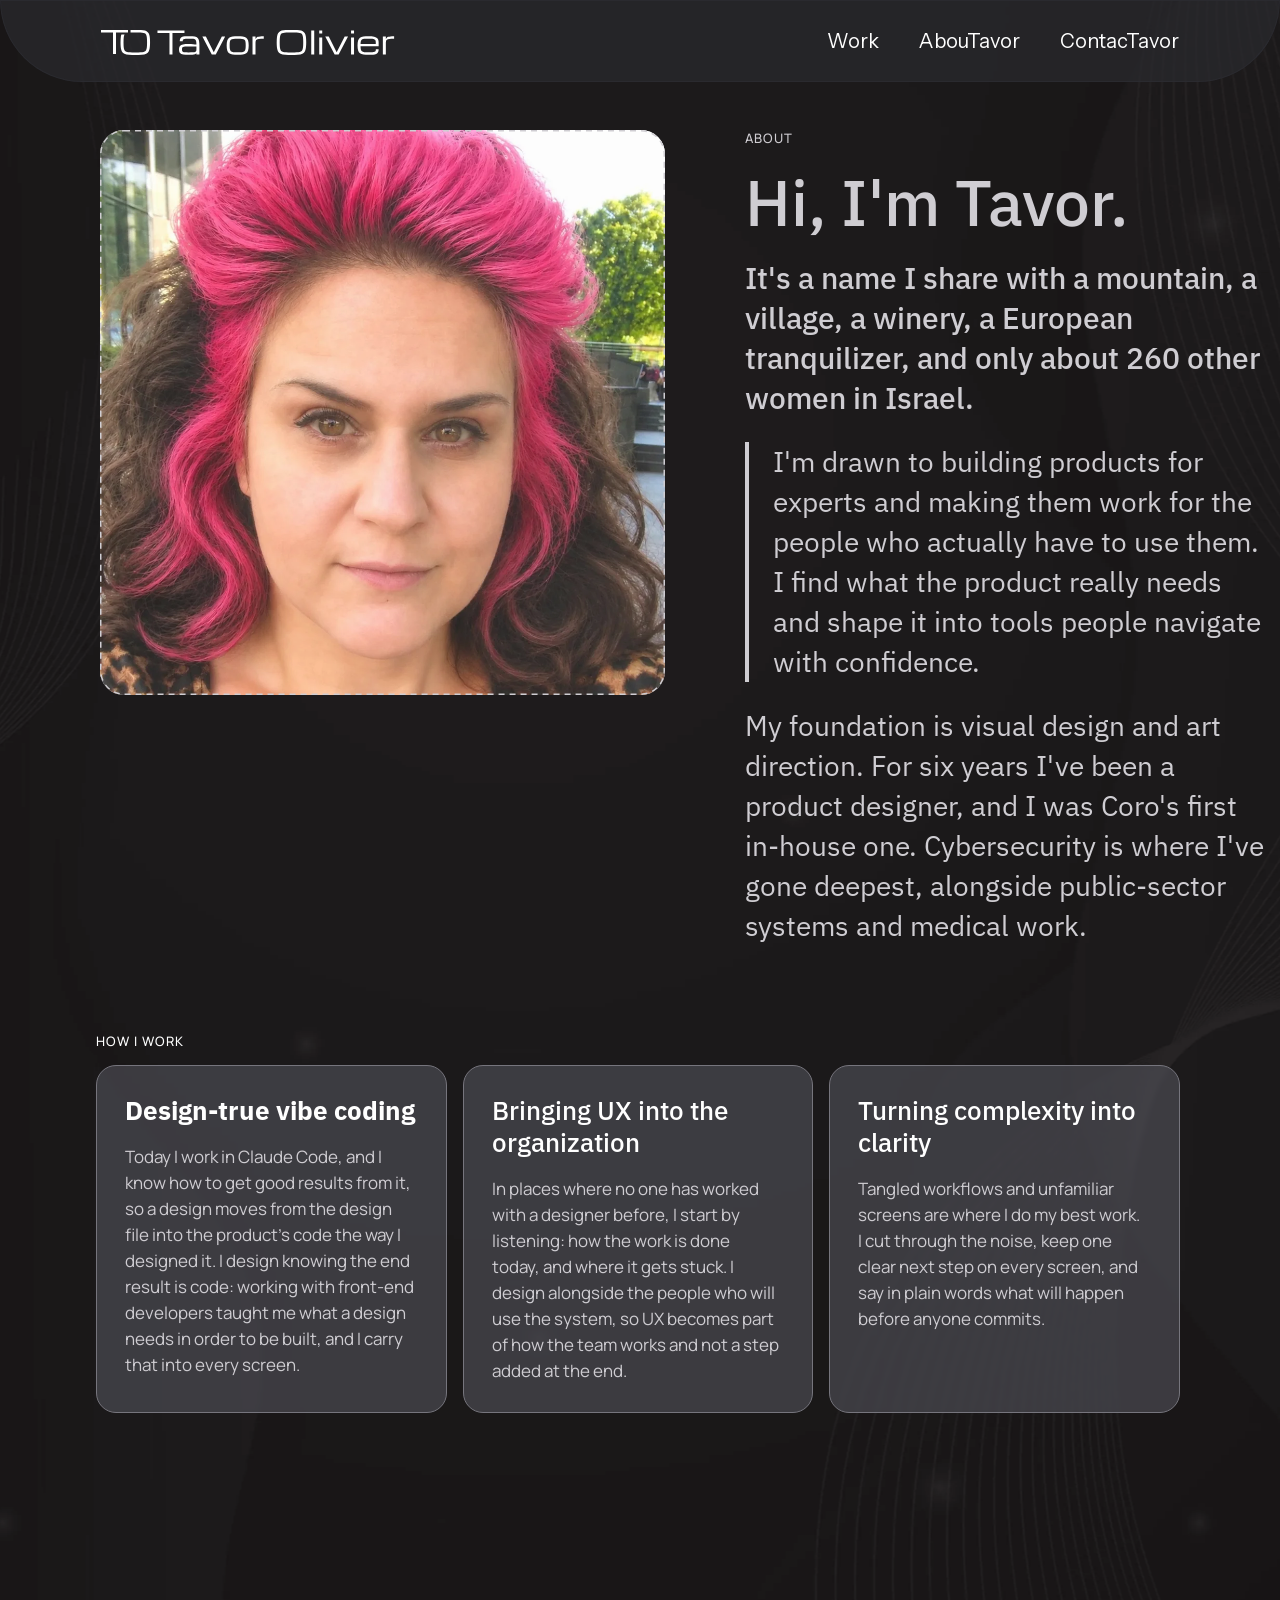
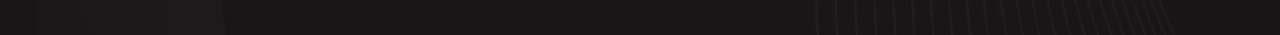
==== about/index.html @ 9c92b61e "Add portfolio site: home, about and shared header Home at the site root, About in about/. The header" ====
<!DOCTYPE html>
<html lang="en">
<head>
<meta charset="utf-8">
<meta name="viewport" content="width=device-width, initial-scale=1">
<title>About — Tavor Olivier</title>
<meta name="description" content="A senior product designer working inside hard-to-crack domains like cybersecurity and high-stakes systems. Complexity is where I do my best work.">
<link rel="stylesheet" href="../shared/fonts.css">
<link rel="stylesheet" href="../shared/header.css">
<script src="../shared/header.js"></script>
<style>
  :root{
    --font-heading:"IBM Plex Sans",system-ui,sans-serif;
    --font-body:"Manrope",system-ui,sans-serif;
    --font-nav:"Instrument Sans","Manrope",system-ui,sans-serif;
    --white:#fff;
    --soft:#CFCDD2;
    --gutter:100px;
  }
  *{box-sizing:border-box;margin:0;padding:0}
  html{-webkit-text-size-adjust:100%}
  body{
    min-height:100vh;
    font-family:var(--font-body);
    color:var(--white);
    background-color:#161415;
    display:flex;flex-direction:column;
  }
  /* Background (Figma 81:347, same artwork as Home, turned upright): shown at design size, centered; larger windows scale it up */
  body::before{
    content:"";position:fixed;z-index:-1;left:50%;top:50%;transform:translate(-50%,-50%);pointer-events:none;
    width:max(1605px,100vw);height:max(2406px,100vh);
    background:#161415 url("img/about-bg.webp") center/cover no-repeat;
  }
  @media (max-width:720px){body::before{width:100vw;height:100vh;height:100lvh}}
  a{color:inherit}
  button{font:inherit;color:inherit;background:none;border:0;cursor:pointer}



  /* Intro (Figma 52:2907): portrait 565px, top at 130px on the 82px header, text column 679px */
  .intro{display:flex;align-items:flex-start;gap:80px;padding:48px 16px 0 var(--gutter)}
  .portrait{position:relative;flex:none;width:565px;aspect-ratio:1/1;border-radius:24px;background:#EFEEF1;overflow:hidden}
  .portrait img{position:absolute;inset:0;display:block;width:100%;height:100%;object-fit:cover;opacity:.9}
  .portrait .dash{position:absolute;inset:0;width:100%;height:100%;pointer-events:none}
  .portrait .dash rect{width:calc(100% - 1.5px);height:calc(100% - 1.5px);fill:none;stroke:var(--soft);stroke-width:1.5;stroke-dasharray:6 5}
  .intro__text{flex:1;min-width:0;max-width:679px;display:flex;flex-direction:column;gap:20px}
  .eyebrow{font-weight:500;font-size:13px;line-height:16px;letter-spacing:.08em;text-transform:uppercase;color:var(--soft)}
  .intro__text h1{font-family:var(--font-heading);font-weight:500;font-size:64px;line-height:72px;color:var(--soft)}
  .intro__text .name-line{font-family:var(--font-heading);font-weight:500;font-size:30px;line-height:40px;color:var(--soft)}
  .statement{display:flex;gap:24px;padding:4px 0}
  .statement::before{content:"";flex:none;width:4px;background:var(--soft)}
  .statement p{font-family:var(--font-heading);font-weight:400;font-size:28px;line-height:40px;color:var(--soft)}
  .intro__text .about-last{font-family:var(--font-heading);font-weight:400;font-size:28px;line-height:40px;color:var(--soft);max-width:634px}

  /* How I work (Figma 52:2919) */
  .how{padding:87px var(--gutter) 222px calc(var(--gutter) - 4px);display:flex;flex-direction:column;gap:16px}
  .how .eyebrow{color:var(--white)}
  .how__cols{display:grid;grid-template-columns:repeat(3,minmax(0,400px));gap:16px}
  .how__card{
    display:flex;flex-direction:column;gap:18px;padding:28px;border-radius:20px;
    background:rgba(84,84,92,.6);border:1.5px solid #76757D;
    -webkit-backdrop-filter:blur(2px);backdrop-filter:blur(2px);
  }
  .how__card h3{font-family:var(--font-heading);font-weight:500;font-size:26px;line-height:32px;color:#fff}
  .how__card--code h3{font-weight:700}
  .how__card p{font-size:17px;line-height:26px;color:var(--soft);padding-right:5px}
  .how__card--code p{padding-right:0}




  @media (max-width:1100px){
    :root{--gutter:40px}
    .intro{flex-direction:column;align-items:flex-start;gap:40px;padding-right:var(--gutter)}
    .portrait{width:100%;max-width:565px}
    .intro__text{max-width:none;width:100%}
    .how{padding-left:var(--gutter)}
    .how__cols{grid-template-columns:1fr}
  }
  @media (max-width:720px){
    :root{--gutter:20px}
    .intro{padding-top:32px}
    .intro__text h1{font-size:44px;line-height:52px}
    .intro__text .name-line{font-size:22px;line-height:32px}
    .statement p,.intro__text .about-last{font-size:20px;line-height:30px}
    .how{padding-top:64px;padding-bottom:64px}
    .how__card{padding:24px}
  }
</style>
</head>
<body>

<site-header current="about" root="../"></site-header>

<main>
  <section class="intro">
    <div class="portrait">
      <img src="img/portrait-3.webp" alt="Portrait of Tavor Olivier" width="565" height="565">
      <svg class="dash" aria-hidden="true"><rect x=".75" y=".75" rx="23.25"/></svg>
    </div>
    <div class="intro__text">
      <p class="eyebrow">About</p>
      <h1>Hi, I'm Tavor.</h1>
      <p class="name-line">It's a name I share with a mountain, a village, a winery, a European tranquilizer, and only about 260 other women in Israel.</p>
      <div class="statement">
        <p>I'm drawn to building products for experts and making them work for the people who actually have to use them. I find what the product really needs and shape it into tools people navigate with confidence.</p>
      </div>
      <p class="about-last">My foundation is visual design and art direction. For six years I've been a product designer, and I was Coro's first in-house one. Cybersecurity is where I've gone deepest, alongside public-sector systems and medical work.</p>
    </div>
  </section>

  <section class="how" aria-labelledby="how-label">
    <p class="eyebrow" id="how-label">How I work</p>
    <div class="how__cols">
      <article class="how__card how__card--code">
        <h3>Design-true vibe coding</h3>
        <p>Today I work in Claude Code, and I know how to get good results from it, so a design moves from the design file into the product's code the way I designed it. I design knowing the end result is code: working with front-end developers taught me what a design needs in order to be built, and I carry that into every screen.</p>
      </article>
      <article class="how__card">
        <h3>Bringing UX into the organization</h3>
        <p>In places where no one has worked with a designer before, I start by listening: how the work is done today, and where it gets stuck. I design alongside the people who will use the system, so UX becomes part of how the team works and not a step added at the end.</p>
      </article>
      <article class="how__card">
        <h3>Turning complexity into clarity</h3>
        <p>Tangled workflows and unfamiliar screens are where I do my best work. I cut through the noise, keep one clear next step on every screen, and say in plain words what will happen before anyone commits.</p>
      </article>
    </div>
  </section>
</main>

</body>
</html>
---- shared/fonts.css ----
/* All site fonts, served from shared/fonts. */
@font-face{font-family:"Manrope";font-weight:400;font-style:normal;font-display:swap;src:url("fonts/Manrope-Regular.woff") format("woff")}
@font-face{font-family:"Manrope";font-weight:500;font-style:normal;font-display:swap;src:url("fonts/Manrope-Medium.woff") format("woff")}
@font-face{font-family:"IBM Plex Sans";font-weight:300;font-style:normal;font-display:swap;src:url("fonts/IBMPlexSans-Light.woff") format("woff")}
@font-face{font-family:"IBM Plex Sans";font-weight:400;font-style:normal;font-display:swap;src:url("fonts/IBMPlexSans-Regular.woff") format("woff")}
@font-face{font-family:"IBM Plex Sans";font-weight:500;font-style:normal;font-display:swap;src:url("fonts/IBMPlexSans-Medium.woff") format("woff")}
@font-face{font-family:"IBM Plex Sans";font-weight:700;font-style:normal;font-display:swap;src:url("fonts/IBMPlexSans-Bold.woff") format("woff")}
/* Instrument Sans and Michroma: downloaded from Google Fonts (SIL Open Font License), same files and ranges Google serves */
@font-face{font-family:"Instrument Sans";font-style:normal;font-weight:400;font-stretch:100%;font-display:swap;src:url("fonts/InstrumentSans-Regular-latin-ext.woff2") format("woff2");unicode-range:U+0100-02BA,U+02BD-02C5,U+02C7-02CC,U+02CE-02D7,U+02DD-02FF,U+0304,U+0308,U+0329,U+1D00-1DBF,U+1E00-1E9F,U+1EF2-1EFF,U+2020,U+20A0-20AB,U+20AD-20C4,U+2113,U+2C60-2C7F,U+A720-A7FF}
@font-face{font-family:"Instrument Sans";font-style:normal;font-weight:400;font-stretch:100%;font-display:swap;src:url("fonts/InstrumentSans-Regular-latin.woff2") format("woff2");unicode-range:U+0000-00FF,U+0131,U+0152-0153,U+02BB-02BC,U+02C6,U+02DA,U+02DC,U+0304,U+0308,U+0329,U+2000-206F,U+20AC,U+2122,U+2191,U+2193,U+2212,U+2215,U+FEFF,U+FFFD}
@font-face{font-family:"Michroma";font-style:normal;font-weight:400;font-display:swap;src:url("fonts/Michroma-Regular-latin-ext.woff2") format("woff2");unicode-range:U+0100-02BA,U+02BD-02C5,U+02C7-02CC,U+02CE-02D7,U+02DD-02FF,U+0304,U+0308,U+0329,U+1D00-1DBF,U+1E00-1E9F,U+1EF2-1EFF,U+2020,U+20A0-20AB,U+20AD-20C4,U+2113,U+2C60-2C7F,U+A720-A7FF}
@font-face{font-family:"Michroma";font-style:normal;font-weight:400;font-display:swap;src:url("fonts/Michroma-Regular-latin.woff2") format("woff2");unicode-range:U+0000-00FF,U+0131,U+0152-0153,U+02BB-02BC,U+02C6,U+02DA,U+02DC,U+0304,U+0308,U+0329,U+2000-206F,U+20AC,U+2122,U+2191,U+2193,U+2212,U+2215,U+FEFF,U+FFFD}
---- shared/header.css ----
/* Shared site header: logo, Work, AbouTavor, ContacTavor and the contact bubble.
   Used by every page through shared/header.js. Pages set --gutter, --font-nav and --font-heading. */
.header{display:flex;align-items:center;justify-content:space-between;height:82px;padding:0 var(--gutter)}
.logo{position:relative;display:block;width:307px;height:38px;border-radius:4px;flex:none}
.nlin{position:absolute;left:0;top:0;width:307px;height:38px;transform-origin:0 0}
.nlin>*{position:absolute;left:0;top:0;display:block}
.nlt{color:#fff;font-family:"Michroma",sans-serif;font-size:32px;line-height:normal;white-space:nowrap}
.nlini{width:307px;height:38px;opacity:0}
.nlini .nlav{position:absolute;left:18px;top:-4.34px;width:89px;height:38px;opacity:1}
.nlav .nlt,.nlli .nlt{position:absolute;left:0;top:23px;transform:translateY(-50%)}
.nlli{left:155.52px;top:-4.34px;width:88px;height:46px;opacity:0}
.logo.anim .nlini{animation:nlIni 3.15s linear 1 both}
.logo.anim .nlav{animation:nlAv 3.15s linear 1 both}
.logo.anim .nlli{animation:nlLi 3.15s linear 1 both}
.logo.anim .nlfin{animation:nlFin 3.15s linear 1 both}
.logo.anim .nlO{animation:nlO 3.15s linear 1 both}
@keyframes nlIni{0%{opacity:1}58.73%{opacity:1;animation-timing-function:ease-in-out}76.19%{opacity:0}100%{opacity:0}}
@keyframes nlAv{0%{opacity:0}15.873%{opacity:0;animation-timing-function:ease-in-out}30.159%{opacity:1}100%{opacity:1}}
@keyframes nlLi{0%{opacity:0}33.333%{opacity:0;animation-timing-function:ease-in-out}46.032%{opacity:1}58.73%{opacity:1;animation-timing-function:ease-in-out}76.19%{opacity:0}100%{opacity:0}}
@keyframes nlFin{0%{opacity:0}82.54%{opacity:0;animation-timing-function:ease-in-out}93.651%{opacity:1}100%{opacity:1}}
@keyframes nlO{0%{transform:translateX(0)}9.524%{transform:translateX(0);animation-timing-function:ease-in-out}33.333%{transform:translateX(104.469px)}58.73%{transform:translateX(104.469px);animation-timing-function:ease-in-out}82.54%{transform:translateX(0)}100%{transform:translateX(0)}}
.nav{display:flex;gap:40px;align-items:center}
.nav a{font-family:var(--font-nav);font-size:20px;line-height:28px;font-weight:400;text-decoration:none}
.nav a:hover{text-decoration:underline;text-underline-offset:6px}

/* Contact bubble: shape and color from the design (Figma 70:84); the tail points at the nav button */
/* Sticky header: it is the panel itself (Figma 28:1503): full width, 82px, translucent dark, deep rounded bottom */
.header{position:sticky;top:0;z-index:30;background:rgba(42,42,47,.72);border:1px solid #2a2a2f;border-radius:0 0 345px 345px}
.nav__btn{font-family:var(--font-nav);font-size:20px;line-height:28px;font-weight:400;color:inherit;cursor:pointer;transition:color .18s ease}
.nav__btn:hover,.nav__btn:focus-visible,.nav__btn[aria-expanded="true"]{color:#FB509F}
.nav__btn:focus-visible{outline:2px solid #FB509F;outline-offset:4px;border-radius:4px}
.bubble{
  --ax:300px;
  position:absolute;left:0;top:0;z-index:20;width:374px;max-width:calc(100vw - 24px);min-height:115px;
  display:flex;flex-direction:column;justify-content:center;padding:20px 32px;
  border-radius:14px;
  -webkit-backdrop-filter:blur(14px);backdrop-filter:blur(14px);
  transform-origin:var(--ax) -23px;
  opacity:0;visibility:hidden;transform:translateY(-8px) scale(.94);
  transition:opacity .2s ease,transform .24s cubic-bezier(.2,.8,.3,1),visibility 0s linear .24s;
}
.bubble.is-open{opacity:1;visibility:visible;transform:none;transition-delay:0s}
/* body and tail share one black 80% layer (plus the 14px backdrop blur on .bubble), so the join has no seam; the 1px pink outline is drawn on top at full strength */
.bubble__bg{position:absolute;inset:0;z-index:-1;border-radius:inherit;background:#000;opacity:.8;pointer-events:none}
.bubble__tail{position:absolute;bottom:calc(100% - .5px);left:calc(var(--ax) - 23px);display:block;fill:#000;overflow:visible}
.bubble__ring{position:absolute;inset:0;border:1px solid #FB509F;border-radius:inherit;pointer-events:none;clip-path:polygon(0 0,calc(var(--ax) - 23px) 0,calc(var(--ax) - 23px) 3px,calc(var(--ax) + 23px) 3px,calc(var(--ax) + 23px) 0,100% 0,100% 100%,0 100%)}
.bubble__line{position:absolute;bottom:calc(100% - .5px);left:calc(var(--ax) - 23px);display:block;fill:none;stroke:#FB509F;stroke-width:1;stroke-linejoin:round;overflow:visible;pointer-events:none}
.bubble h2{color:#FB509F;font-family:var(--font-heading);font-weight:300;font-size:24px;line-height:34px;margin-bottom:12px;white-space:nowrap;text-align:center}
.bubble ul{display:flex;gap:28px;list-style:none;justify-content:center}
.bubble a{color:#FB509F;font-size:18px;line-height:25px;text-decoration:underline;text-decoration-thickness:1px;text-underline-offset:5px;text-decoration-color:rgba(251,80,159,.75);transition:text-decoration-color .15s ease,text-decoration-thickness .15s ease}
.bubble a:hover{text-decoration-thickness:2px;text-decoration-color:#FB509F}
@media (max-width:720px){
  .nav__btn{font-size:17px}
  .bubble{width:max-content;min-height:0;padding:16px 26px 18px}
  .bubble h2{white-space:nowrap;font-size:20px;line-height:28px;margin-bottom:8px}
  .bubble ul{gap:24px}
  .bubble a{font-size:16px;line-height:22px}
}
@media (prefers-reduced-motion:reduce){.bubble{transition:none}}
/* header on small screens: logo centered, the three links centered under it */
@media (max-width:720px){.header{height:auto;flex-direction:column;justify-content:center;align-items:center;gap:8px;padding:22px var(--gutter);border-bottom-left-radius:44px;border-bottom-right-radius:44px}}
/* small screens: logo and links scaled down */
@media (max-width:720px){
  .header{flex-wrap:wrap;gap:8px}
  .logo{width:220px;height:27px}
  .nlin{transform:scale(.7166)}
  .nav{gap:24px}.nav a{font-size:17px}
}
@media (prefers-reduced-motion:reduce){
  .logo.anim *{animation:none!important}
}
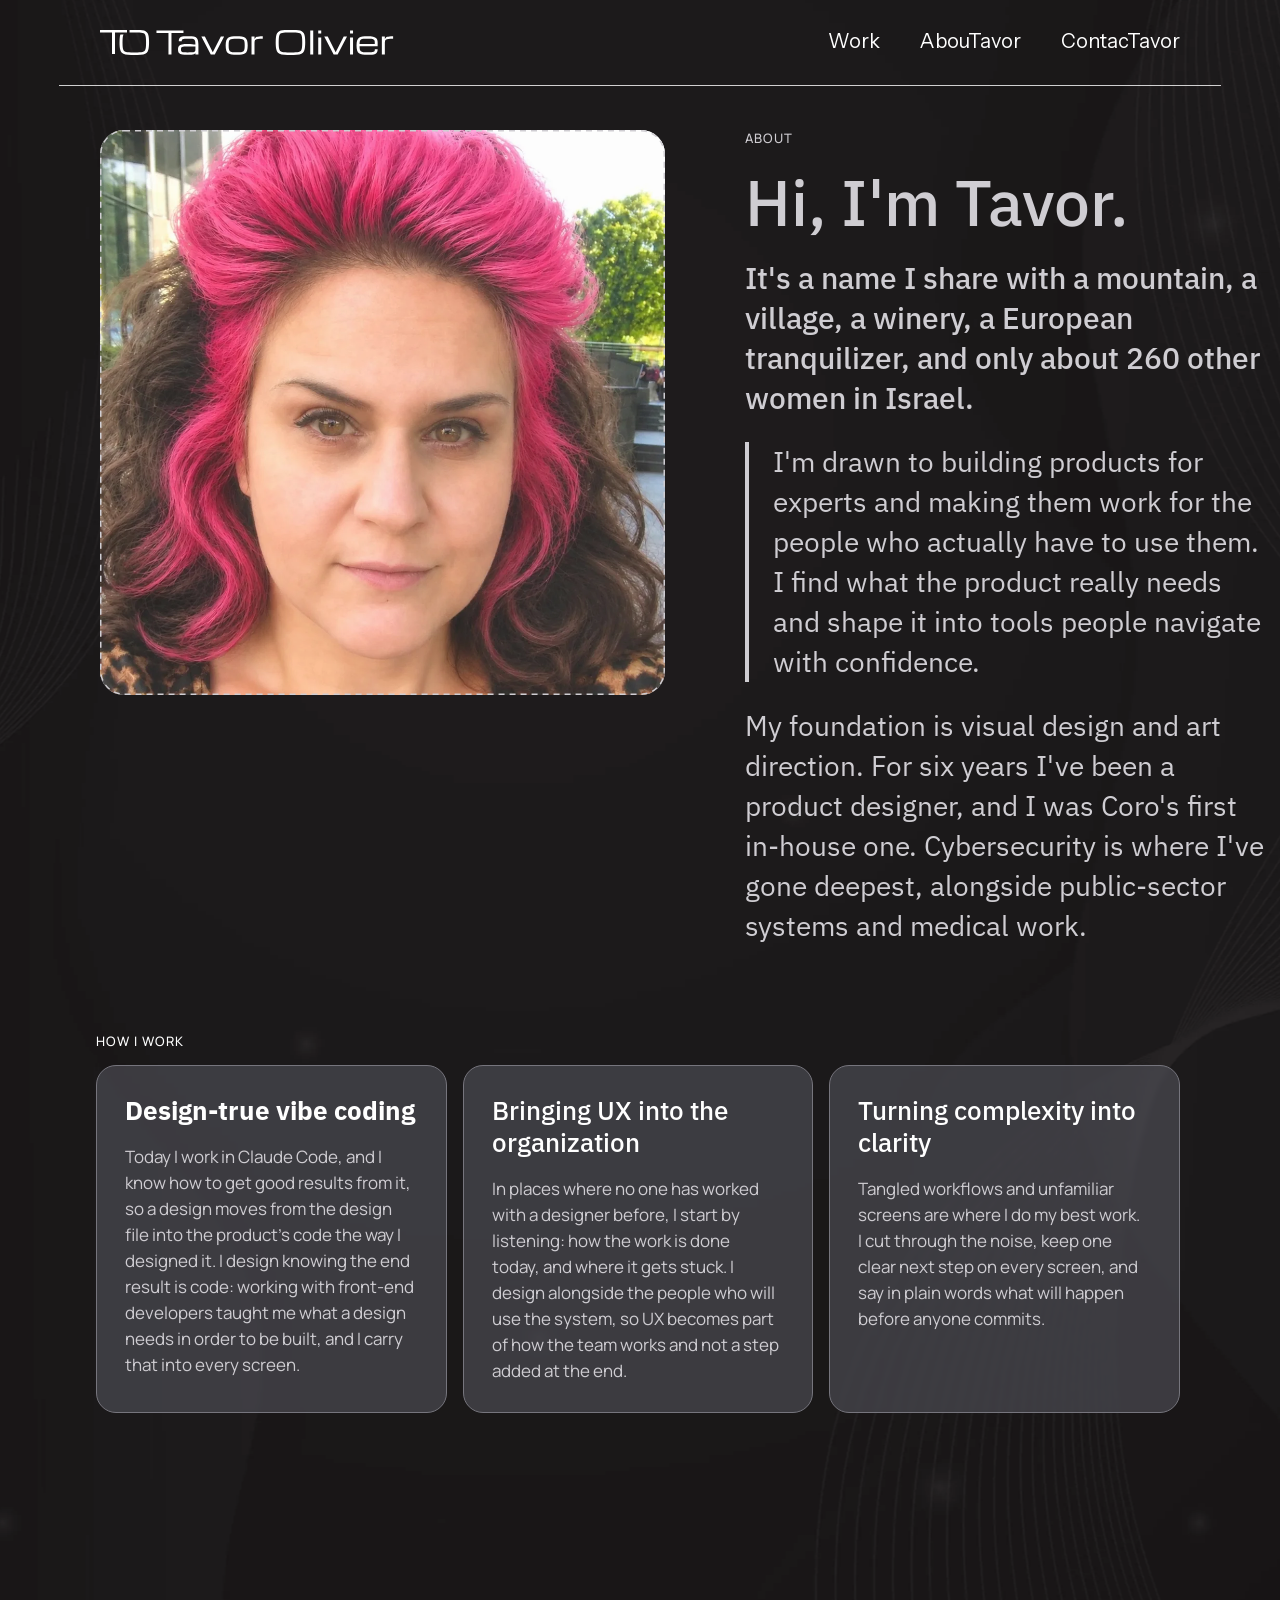
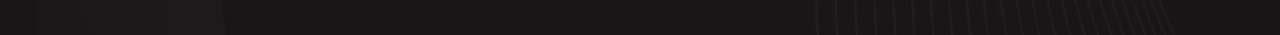
==== commit ee92c48a: "Add tab icon and link previews Pink TO monogram on black as the tab icon (favicon.svg, favicon.ico, " ====
--- a/about/index.html
+++ b/about/index.html
@@ -4,6 +4,20 @@
 <meta charset="utf-8">
 <meta name="viewport" content="width=device-width, initial-scale=1">
 <title>About — Tavor Olivier</title>
+<link rel="canonical" href="https://tavorolivier.com/about/">
+<link rel="icon" href="/favicon.ico" sizes="48x48">
+<link rel="icon" href="/favicon.svg" type="image/svg+xml">
+<link rel="apple-touch-icon" href="/apple-touch-icon.png">
+<meta property="og:type" content="website">
+<meta property="og:site_name" content="Tavor Olivier">
+<meta property="og:title" content="About — Tavor Olivier">
+<meta property="og:description" content="A senior product designer working inside hard-to-crack domains like cybersecurity and high-stakes systems. Complexity is where I do my best work.">
+<meta property="og:url" content="https://tavorolivier.com/about/">
+<meta property="og:image" content="https://tavorolivier.com/shared/social/card-about.jpg">
+<meta property="og:image:width" content="1200">
+<meta property="og:image:height" content="630">
+<meta property="og:image:alt" content="Portrait of Tavor Olivier and the text Hi, I&#x27;m Tavor">
+<meta name="twitter:card" content="summary_large_image">
 <meta name="description" content="A senior product designer working inside hard-to-crack domains like cybersecurity and high-stakes systems. Complexity is where I do my best work.">
 <link rel="stylesheet" href="../shared/fonts.css">
 <link rel="stylesheet" href="../shared/header.css">
--- a/shared/fonts.css
+++ b/shared/fonts.css
@@ -5,8 +5,8 @@
 @font-face{font-family:"IBM Plex Sans";font-weight:400;font-style:normal;font-display:swap;src:url("fonts/IBMPlexSans-Regular.woff") format("woff")}
 @font-face{font-family:"IBM Plex Sans";font-weight:500;font-style:normal;font-display:swap;src:url("fonts/IBMPlexSans-Medium.woff") format("woff")}
 @font-face{font-family:"IBM Plex Sans";font-weight:700;font-style:normal;font-display:swap;src:url("fonts/IBMPlexSans-Bold.woff") format("woff")}
-/* Instrument Sans and Michroma: downloaded from Google Fonts (SIL Open Font License), same files and ranges Google serves */
-@font-face{font-family:"Instrument Sans";font-style:normal;font-weight:400;font-stretch:100%;font-display:swap;src:url("fonts/InstrumentSans-Regular-latin-ext.woff2") format("woff2");unicode-range:U+0100-02BA,U+02BD-02C5,U+02C7-02CC,U+02CE-02D7,U+02DD-02FF,U+0304,U+0308,U+0329,U+1D00-1DBF,U+1E00-1E9F,U+1EF2-1EFF,U+2020,U+20A0-20AB,U+20AD-20C4,U+2113,U+2C60-2C7F,U+A720-A7FF}
-@font-face{font-family:"Instrument Sans";font-style:normal;font-weight:400;font-stretch:100%;font-display:swap;src:url("fonts/InstrumentSans-Regular-latin.woff2") format("woff2");unicode-range:U+0000-00FF,U+0131,U+0152-0153,U+02BB-02BC,U+02C6,U+02DA,U+02DC,U+0304,U+0308,U+0329,U+2000-206F,U+20AC,U+2122,U+2191,U+2193,U+2212,U+2215,U+FEFF,U+FFFD}
+/* Instrument Sans (variable, weights 400-700) and Michroma: downloaded from Google Fonts (SIL Open Font License), same files and ranges Google serves */
+@font-face{font-family:"Instrument Sans";font-style:normal;font-weight:400 700;font-stretch:100%;font-display:swap;src:url("fonts/InstrumentSans-Variable-latin-ext.woff2") format("woff2");unicode-range:U+0100-02BA,U+02BD-02C5,U+02C7-02CC,U+02CE-02D7,U+02DD-02FF,U+0304,U+0308,U+0329,U+1D00-1DBF,U+1E00-1E9F,U+1EF2-1EFF,U+2020,U+20A0-20AB,U+20AD-20C4,U+2113,U+2C60-2C7F,U+A720-A7FF}
+@font-face{font-family:"Instrument Sans";font-style:normal;font-weight:400 700;font-stretch:100%;font-display:swap;src:url("fonts/InstrumentSans-Variable-latin.woff2") format("woff2");unicode-range:U+0000-00FF,U+0131,U+0152-0153,U+02BB-02BC,U+02C6,U+02DA,U+02DC,U+0304,U+0308,U+0329,U+2000-206F,U+20AC,U+2122,U+2191,U+2193,U+2212,U+2215,U+FEFF,U+FFFD}
 @font-face{font-family:"Michroma";font-style:normal;font-weight:400;font-display:swap;src:url("fonts/Michroma-Regular-latin-ext.woff2") format("woff2");unicode-range:U+0100-02BA,U+02BD-02C5,U+02C7-02CC,U+02CE-02D7,U+02DD-02FF,U+0304,U+0308,U+0329,U+1D00-1DBF,U+1E00-1E9F,U+1EF2-1EFF,U+2020,U+20A0-20AB,U+20AD-20C4,U+2113,U+2C60-2C7F,U+A720-A7FF}
 @font-face{font-family:"Michroma";font-style:normal;font-weight:400;font-display:swap;src:url("fonts/Michroma-Regular-latin.woff2") format("woff2");unicode-range:U+0000-00FF,U+0131,U+0152-0153,U+02BB-02BC,U+02C6,U+02DA,U+02DC,U+0304,U+0308,U+0329,U+2000-206F,U+20AC,U+2122,U+2191,U+2193,U+2212,U+2215,U+FEFF,U+FFFD}
--- a/shared/header.css
+++ b/shared/header.css
@@ -1,7 +1,20 @@
 /* Shared site header: logo, Work, AbouTavor, ContacTavor and the contact bubble.
-   Used by every page through shared/header.js. Pages set --gutter, --font-nav and --font-heading. */
-.header{display:flex;align-items:center;justify-content:space-between;height:82px;padding:0 var(--gutter)}
-.logo{position:relative;display:block;width:307px;height:38px;border-radius:4px;flex:none}
+   Used by every page through shared/header.js. Self-contained: its class names start with
+   site- and it sets its own basics, so a page's own styles (case studies included) don't leak in. */
+.site-header{
+  --sh-gutter:100px;
+  --sh-font-nav:"Instrument Sans","Manrope",system-ui,sans-serif;
+  --sh-font-heading:"IBM Plex Sans",system-ui,sans-serif;
+  color:#fff;font-family:"Manrope",system-ui,sans-serif;font-size:16px;line-height:normal;text-align:left;-webkit-font-smoothing:auto;
+}
+@media (max-width:1100px){.site-header{--sh-gutter:40px}}
+@media (max-width:720px){.site-header{--sh-gutter:20px}}
+:where(.site-header,.site-header *){box-sizing:border-box;margin:0;padding:0}
+.site-header :where(a){color:inherit}
+.site-header :where(button){font:inherit;color:inherit;background:none;border:0;cursor:pointer}
+.site-header :where(ul){list-style:none}
+.site-header{display:flex;align-items:center;justify-content:space-between;height:82px;padding:0 var(--sh-gutter)}
+.site-logo{position:relative;display:block;width:307px;height:38px;border-radius:4px;flex:none}
 .nlin{position:absolute;left:0;top:0;width:307px;height:38px;transform-origin:0 0}
 .nlin>*{position:absolute;left:0;top:0;display:block}
 .nlt{color:#fff;font-family:"Michroma",sans-serif;font-size:32px;line-height:normal;white-space:nowrap}
@@ -9,27 +22,34 @@
 .nlini .nlav{position:absolute;left:18px;top:-4.34px;width:89px;height:38px;opacity:1}
 .nlav .nlt,.nlli .nlt{position:absolute;left:0;top:23px;transform:translateY(-50%)}
 .nlli{left:155.52px;top:-4.34px;width:88px;height:46px;opacity:0}
-.logo.anim .nlini{animation:nlIni 3.15s linear 1 both}
-.logo.anim .nlav{animation:nlAv 3.15s linear 1 both}
-.logo.anim .nlli{animation:nlLi 3.15s linear 1 both}
-.logo.anim .nlfin{animation:nlFin 3.15s linear 1 both}
-.logo.anim .nlO{animation:nlO 3.15s linear 1 both}
+.site-logo.anim .nlini{animation:nlIni 3.15s linear 1 both}
+.site-logo.anim .nlav{animation:nlAv 3.15s linear 1 both}
+.site-logo.anim .nlli{animation:nlLi 3.15s linear 1 both}
+.site-logo.anim .nlfin{animation:nlFin 3.15s linear 1 both}
+.site-logo.anim .nlO{animation:nlO 3.15s linear 1 both}
 @keyframes nlIni{0%{opacity:1}58.73%{opacity:1;animation-timing-function:ease-in-out}76.19%{opacity:0}100%{opacity:0}}
 @keyframes nlAv{0%{opacity:0}15.873%{opacity:0;animation-timing-function:ease-in-out}30.159%{opacity:1}100%{opacity:1}}
 @keyframes nlLi{0%{opacity:0}33.333%{opacity:0;animation-timing-function:ease-in-out}46.032%{opacity:1}58.73%{opacity:1;animation-timing-function:ease-in-out}76.19%{opacity:0}100%{opacity:0}}
 @keyframes nlFin{0%{opacity:0}82.54%{opacity:0;animation-timing-function:ease-in-out}93.651%{opacity:1}100%{opacity:1}}
 @keyframes nlO{0%{transform:translateX(0)}9.524%{transform:translateX(0);animation-timing-function:ease-in-out}33.333%{transform:translateX(104.469px)}58.73%{transform:translateX(104.469px);animation-timing-function:ease-in-out}82.54%{transform:translateX(0)}100%{transform:translateX(0)}}
-.nav{display:flex;gap:40px;align-items:center}
-.nav a{font-family:var(--font-nav);font-size:20px;line-height:28px;font-weight:400;text-decoration:none}
-.nav a:hover{text-decoration:underline;text-underline-offset:6px}
+.site-nav{display:flex;gap:40px;align-items:center}
+.site-nav a{font-family:var(--sh-font-nav);font-size:20px;line-height:28px;font-weight:400;text-decoration:none}
 
 /* Contact bubble: shape and color from the design (Figma 70:84); the tail points at the nav button */
 /* Sticky header: it is the panel itself (Figma 28:1503): full width, 82px, translucent dark, deep rounded bottom */
-.header{position:sticky;top:0;z-index:30;background:rgba(42,42,47,.72);border:1px solid #2a2a2f;border-radius:0 0 345px 345px}
-.nav__btn{font-family:var(--font-nav);font-size:20px;line-height:28px;font-weight:400;color:inherit;cursor:pointer;transition:color .18s ease}
-.nav__btn:hover,.nav__btn:focus-visible,.nav__btn[aria-expanded="true"]{color:#FB509F}
-.nav__btn:focus-visible{outline:2px solid #FB509F;outline-offset:4px;border-radius:4px}
-.bubble{
+.site-header{position:sticky;top:0;z-index:30;background:rgba(42,42,47,.72);border:1px solid #2a2a2f;border-radius:0 0 345px 345px}
+.site-nav__btn{font-family:var(--sh-font-nav);font-size:20px;line-height:28px;font-weight:400;color:inherit;cursor:pointer}
+/* The three tabs (Work, AbouTavor, ContacTavor) all behave the same: white, and on hover they grow 30%, then return when the pointer leaves.
+   ContacTavor stays grown while its bubble is open. No color change, no weight change.
+   Hover only applies where there is a real pointer, so a tap on a phone never leaves a tab stuck in the hover state. */
+.site-header{--sh-grow:1.3}
+.site-nav>a,.site-nav__btn{display:inline-block;transform-origin:center;transition:transform .18s ease}
+@media (hover:hover) and (pointer:fine){
+  .site-nav>a:hover,.site-nav__btn:hover{transform:scale(var(--sh-grow))}
+}
+.site-nav__btn[aria-expanded="true"]{transform:scale(var(--sh-grow))}
+.site-nav>a:focus-visible,.site-nav__btn:focus-visible{outline:2px solid #fff;outline-offset:4px;border-radius:4px}
+.site-bubble{
   --ax:300px;
   position:absolute;left:0;top:0;z-index:20;width:374px;max-width:calc(100vw - 24px);min-height:115px;
   display:flex;flex-direction:column;justify-content:center;padding:20px 32px;
@@ -39,33 +59,67 @@
   opacity:0;visibility:hidden;transform:translateY(-8px) scale(.94);
   transition:opacity .2s ease,transform .24s cubic-bezier(.2,.8,.3,1),visibility 0s linear .24s;
 }
-.bubble.is-open{opacity:1;visibility:visible;transform:none;transition-delay:0s}
-/* body and tail share one black 80% layer (plus the 14px backdrop blur on .bubble), so the join has no seam; the 1px pink outline is drawn on top at full strength */
-.bubble__bg{position:absolute;inset:0;z-index:-1;border-radius:inherit;background:#000;opacity:.8;pointer-events:none}
-.bubble__tail{position:absolute;bottom:calc(100% - .5px);left:calc(var(--ax) - 23px);display:block;fill:#000;overflow:visible}
-.bubble__ring{position:absolute;inset:0;border:1px solid #FB509F;border-radius:inherit;pointer-events:none;clip-path:polygon(0 0,calc(var(--ax) - 23px) 0,calc(var(--ax) - 23px) 3px,calc(var(--ax) + 23px) 3px,calc(var(--ax) + 23px) 0,100% 0,100% 100%,0 100%)}
-.bubble__line{position:absolute;bottom:calc(100% - .5px);left:calc(var(--ax) - 23px);display:block;fill:none;stroke:#FB509F;stroke-width:1;stroke-linejoin:round;overflow:visible;pointer-events:none}
-.bubble h2{color:#FB509F;font-family:var(--font-heading);font-weight:300;font-size:24px;line-height:34px;margin-bottom:12px;white-space:nowrap;text-align:center}
-.bubble ul{display:flex;gap:28px;list-style:none;justify-content:center}
-.bubble a{color:#FB509F;font-size:18px;line-height:25px;text-decoration:underline;text-decoration-thickness:1px;text-underline-offset:5px;text-decoration-color:rgba(251,80,159,.75);transition:text-decoration-color .15s ease,text-decoration-thickness .15s ease}
-.bubble a:hover{text-decoration-thickness:2px;text-decoration-color:#FB509F}
+.site-bubble.is-open{opacity:1;visibility:visible;transform:none;transition-delay:0s}
+/* body and tail share one black 80% layer (plus the 14px backdrop blur on .site-bubble), so the join has no seam; the 1px pink outline is drawn on top at full strength */
+.site-bubble__bg{position:absolute;inset:0;z-index:-1;border-radius:inherit;background:#000;opacity:.8;pointer-events:none}
+.site-bubble__tail{position:absolute;bottom:calc(100% - .5px);left:calc(var(--ax) - 23px);display:block;fill:#000;overflow:visible}
+.site-bubble__ring{position:absolute;inset:0;border:1px solid #fff;border-radius:inherit;pointer-events:none;clip-path:polygon(0 0,calc(var(--ax) - 23px) 0,calc(var(--ax) - 23px) 3px,calc(var(--ax) + 23px) 3px,calc(var(--ax) + 23px) 0,100% 0,100% 100%,0 100%)}
+.site-bubble__line{position:absolute;bottom:calc(100% - .5px);left:calc(var(--ax) - 23px);display:block;fill:none;stroke:#fff;stroke-width:1;stroke-linejoin:round;overflow:visible;pointer-events:none}
+.site-bubble h2{color:#fff;letter-spacing:normal;font-family:var(--sh-font-heading);font-weight:300;font-size:24px;line-height:34px;margin-bottom:12px;white-space:nowrap;text-align:center}
+.site-bubble ul{display:flex;gap:28px;list-style:none;justify-content:center}
+.site-bubble a{color:#fff;font-size:18px;line-height:25px;text-decoration:underline;text-decoration-thickness:1px;text-underline-offset:5px;text-decoration-color:rgba(255,255,255,.75);transition:text-decoration-color .15s ease,text-decoration-thickness .15s ease}
+.site-bubble a:hover{color:#fff;text-decoration-thickness:2px;text-decoration-color:#fff}
 @media (max-width:720px){
-  .nav__btn{font-size:17px}
-  .bubble{width:max-content;min-height:0;padding:16px 26px 18px}
-  .bubble h2{white-space:nowrap;font-size:20px;line-height:28px;margin-bottom:8px}
-  .bubble ul{gap:24px}
-  .bubble a{font-size:16px;line-height:22px}
+  .site-nav__btn{font-size:17px}
+  .site-bubble{width:max-content;min-height:0;padding:16px 26px 18px}
+  .site-bubble h2{white-space:nowrap;font-size:20px;line-height:28px;margin-bottom:8px}
+  .site-bubble ul{gap:24px}
+  .site-bubble a{font-size:16px;line-height:22px}
 }
-@media (prefers-reduced-motion:reduce){.bubble{transition:none}}
+@media (prefers-reduced-motion:reduce){.site-bubble{transition:none}}
 /* header on small screens: logo centered, the three links centered under it */
-@media (max-width:720px){.header{height:auto;flex-direction:column;justify-content:center;align-items:center;gap:8px;padding:22px var(--gutter);border-bottom-left-radius:44px;border-bottom-right-radius:44px}}
+@media (max-width:720px){.site-header{height:auto;flex-direction:column;justify-content:center;align-items:center;gap:8px;padding:22px var(--sh-gutter);border-bottom-left-radius:44px;border-bottom-right-radius:44px}}
 /* small screens: logo and links scaled down */
 @media (max-width:720px){
-  .header{flex-wrap:wrap;gap:8px}
-  .logo{width:220px;height:27px}
+  .site-header{flex-wrap:wrap;gap:8px}
+  .site-logo{width:220px;height:27px}
   .nlin{transform:scale(.7166)}
-  .nav{gap:24px}.nav a{font-size:17px}
+  .site-nav{gap:24px}.site-nav a{font-size:17px}
 }
 @media (prefers-reduced-motion:reduce){
-  .logo.anim *{animation:none!important}
+  .site-nav>a,.site-nav__btn{transition:none}
+  .site-logo.anim *{animation:none!important}
 }
+
+/* Case-study variant (every page except Home and About): no Work tab, because "All work" is in the page's breadcrumb.
+   The header and the contact bubble take the page's own colors (--sh-bg-rgb and --sh-fg are set from the page by header.js):
+   dark pages get dark, light pages get light. Desktop: a slim flat bar, blurred behind. Phone: the normal header shape,
+   minus Work. On both it stays in place (sticky) while the page scrolls. */
+.site-header--case{-webkit-backdrop-filter:blur(14px);backdrop-filter:blur(14px);background:rgba(var(--sh-bg-rgb,15,15,26),.9);color:var(--sh-fg,#fff);border-color:color-mix(in srgb,var(--sh-fg,#fff) 14%,transparent)}
+.site-header--case .site-logo .nlt{color:var(--sh-fg,#fff)}
+.site-header--case .site-logo svg path{fill:var(--sh-fg,#fff)}
+.site-header--case .site-nav>a:focus-visible,.site-header--case .site-nav__btn:focus-visible{outline-color:var(--sh-fg,#fff)}
+/* the contact bubble, in the page's colors */
+.site-header--case .site-bubble__bg{background:rgb(var(--sh-bg-rgb,15,15,26));opacity:.95}
+.site-header--case .site-bubble__tail{fill:rgb(var(--sh-bg-rgb,15,15,26))}
+.site-header--case .site-bubble{box-shadow:0 10px 32px color-mix(in srgb,var(--sh-fg,#fff) 16%,transparent)}
+.site-header--case .site-bubble__ring{border-color:var(--sh-fg,#fff)}
+.site-header--case .site-bubble__line{stroke:var(--sh-fg,#fff)}
+.site-header--case .site-bubble h2{color:var(--sh-fg,#fff)}
+.site-header--case .site-bubble a{color:var(--sh-fg,#fff);text-decoration-color:color-mix(in srgb,var(--sh-fg,#fff) 75%,transparent)}
+.site-header--case .site-bubble a:hover{color:var(--sh-fg,#fff);text-decoration-color:var(--sh-fg,#fff)}
+@media (min-width:721px){
+  .site-header--case{height:60px;-webkit-backdrop-filter:blur(14px);backdrop-filter:blur(14px);border:0;border-bottom:1px solid color-mix(in srgb,var(--sh-fg,#fff) 14%,transparent);border-radius:0}
+  .site-header--case .site-logo{width:240px;height:30px}
+  .site-header--case .nlin{transform:scale(.78)}
+  .site-header--case .site-nav{gap:32px}
+}
+
+/* Home and About only (Figma 28:1503): no bar, no background, just one thin white line under the header
+   (Figma line 118:83: white, inset 59px on a 1440 screen, drawn 0.8px thick). Case-study pages keep their own header above. */
+.site-header:not(.site-header--case){background:transparent;border:0;border-radius:0}
+.site-header:not(.site-header--case)::after{content:"";position:absolute;left:max(0px,calc(var(--sh-gutter) - 41px));right:max(0px,calc(var(--sh-gutter) - 41px));bottom:-4px;height:1px;background:#fff;transform:scaleY(.8);pointer-events:none}
+@media (max-width:720px){
+  .site-header:not(.site-header--case){padding-top:23px;padding-bottom:23px} /* keeps the phone header the same height as before the old border was removed */
+  .site-header:not(.site-header--case)::after{bottom:0}
+}
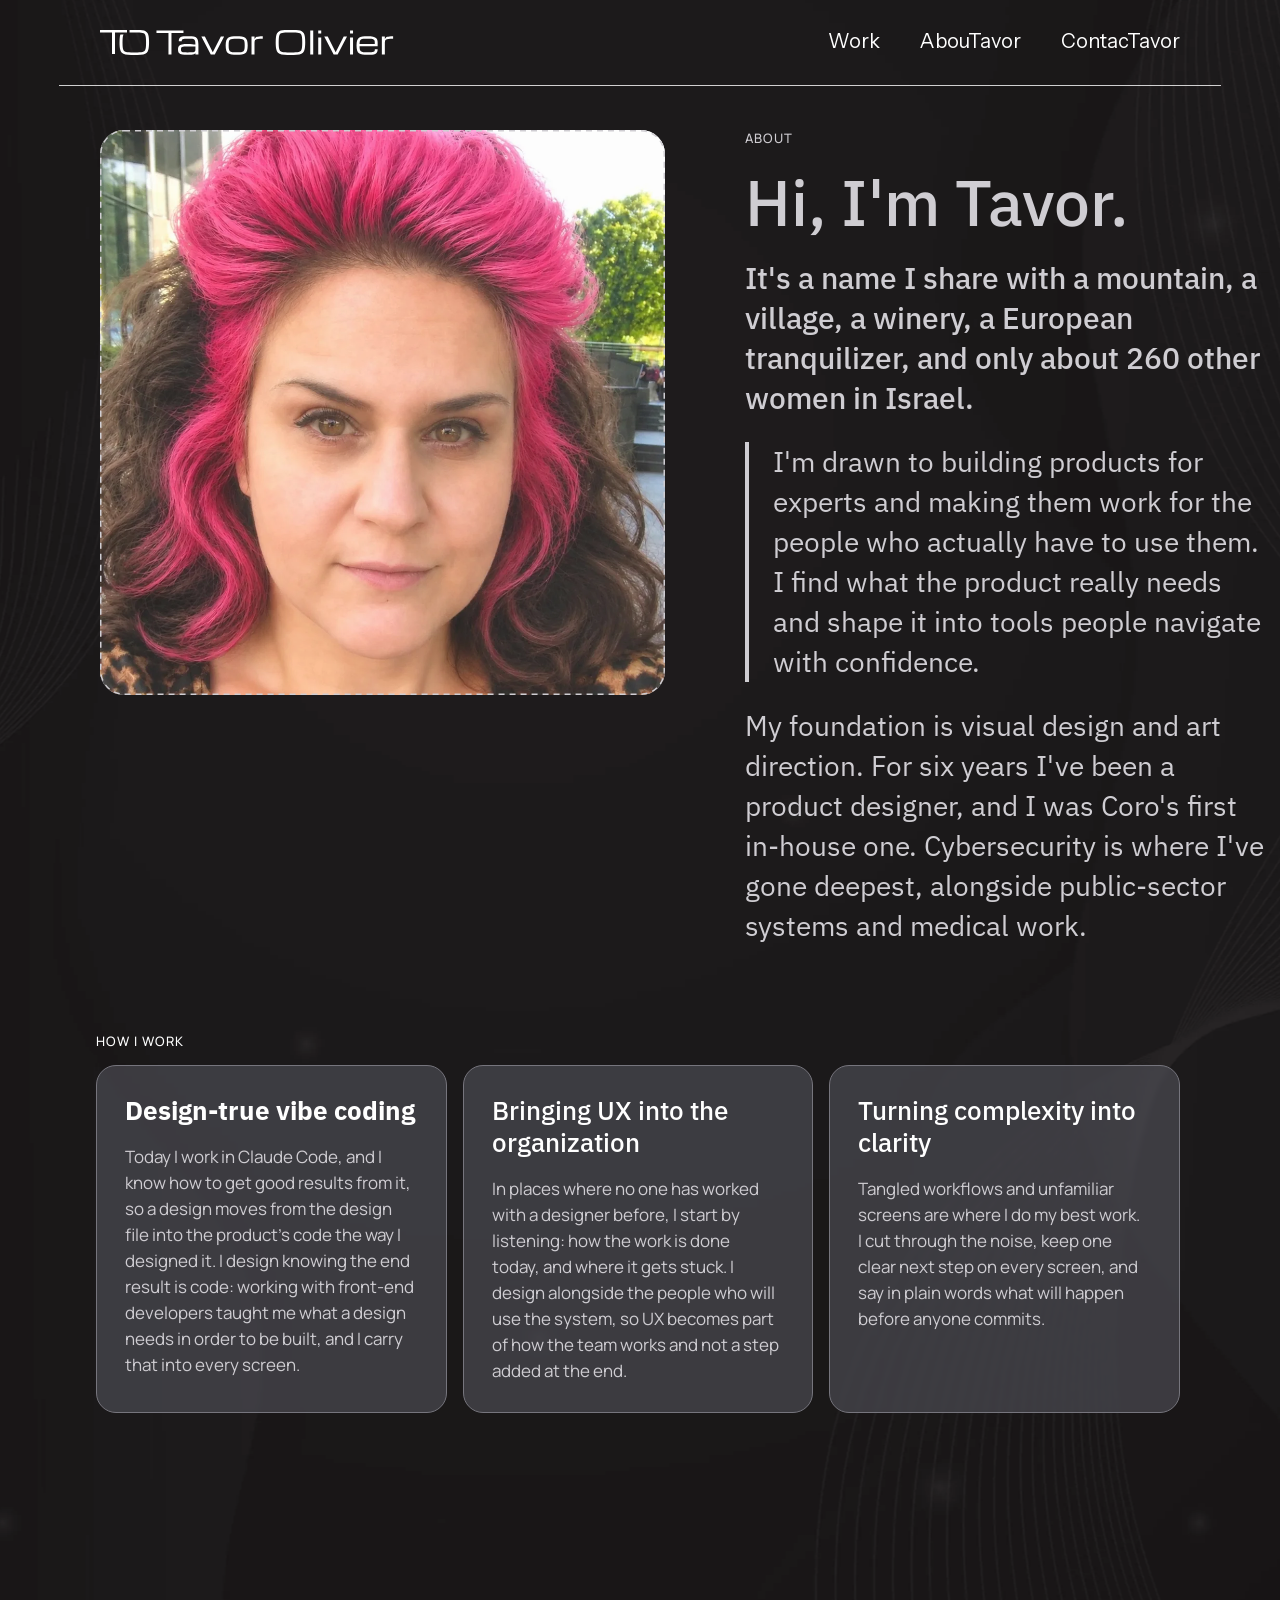
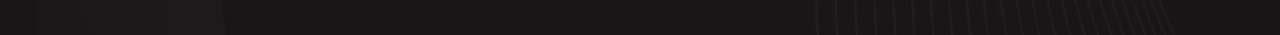
==== commit 7bd9a4de: "Use the Home card as the only link preview image All pages, About included, now use the same preview" ====
--- a/about/index.html
+++ b/about/index.html
@@ -13,10 +13,10 @@
 <meta property="og:title" content="About — Tavor Olivier">
 <meta property="og:description" content="A senior product designer working inside hard-to-crack domains like cybersecurity and high-stakes systems. Complexity is where I do my best work.">
 <meta property="og:url" content="https://tavorolivier.com/about/">
-<meta property="og:image" content="https://tavorolivier.com/shared/social/card-about.jpg">
+<meta property="og:image" content="https://tavorolivier.com/shared/social/card-home.jpg">
 <meta property="og:image:width" content="1200">
 <meta property="og:image:height" content="630">
-<meta property="og:image:alt" content="Portrait of Tavor Olivier and the text Hi, I&#x27;m Tavor">
+<meta property="og:image:alt" content="Tavor Olivier, Senior Product Designer">
 <meta name="twitter:card" content="summary_large_image">
 <meta name="description" content="A senior product designer working inside hard-to-crack domains like cybersecurity and high-stakes systems. Complexity is where I do my best work.">
 <link rel="stylesheet" href="../shared/fonts.css">
